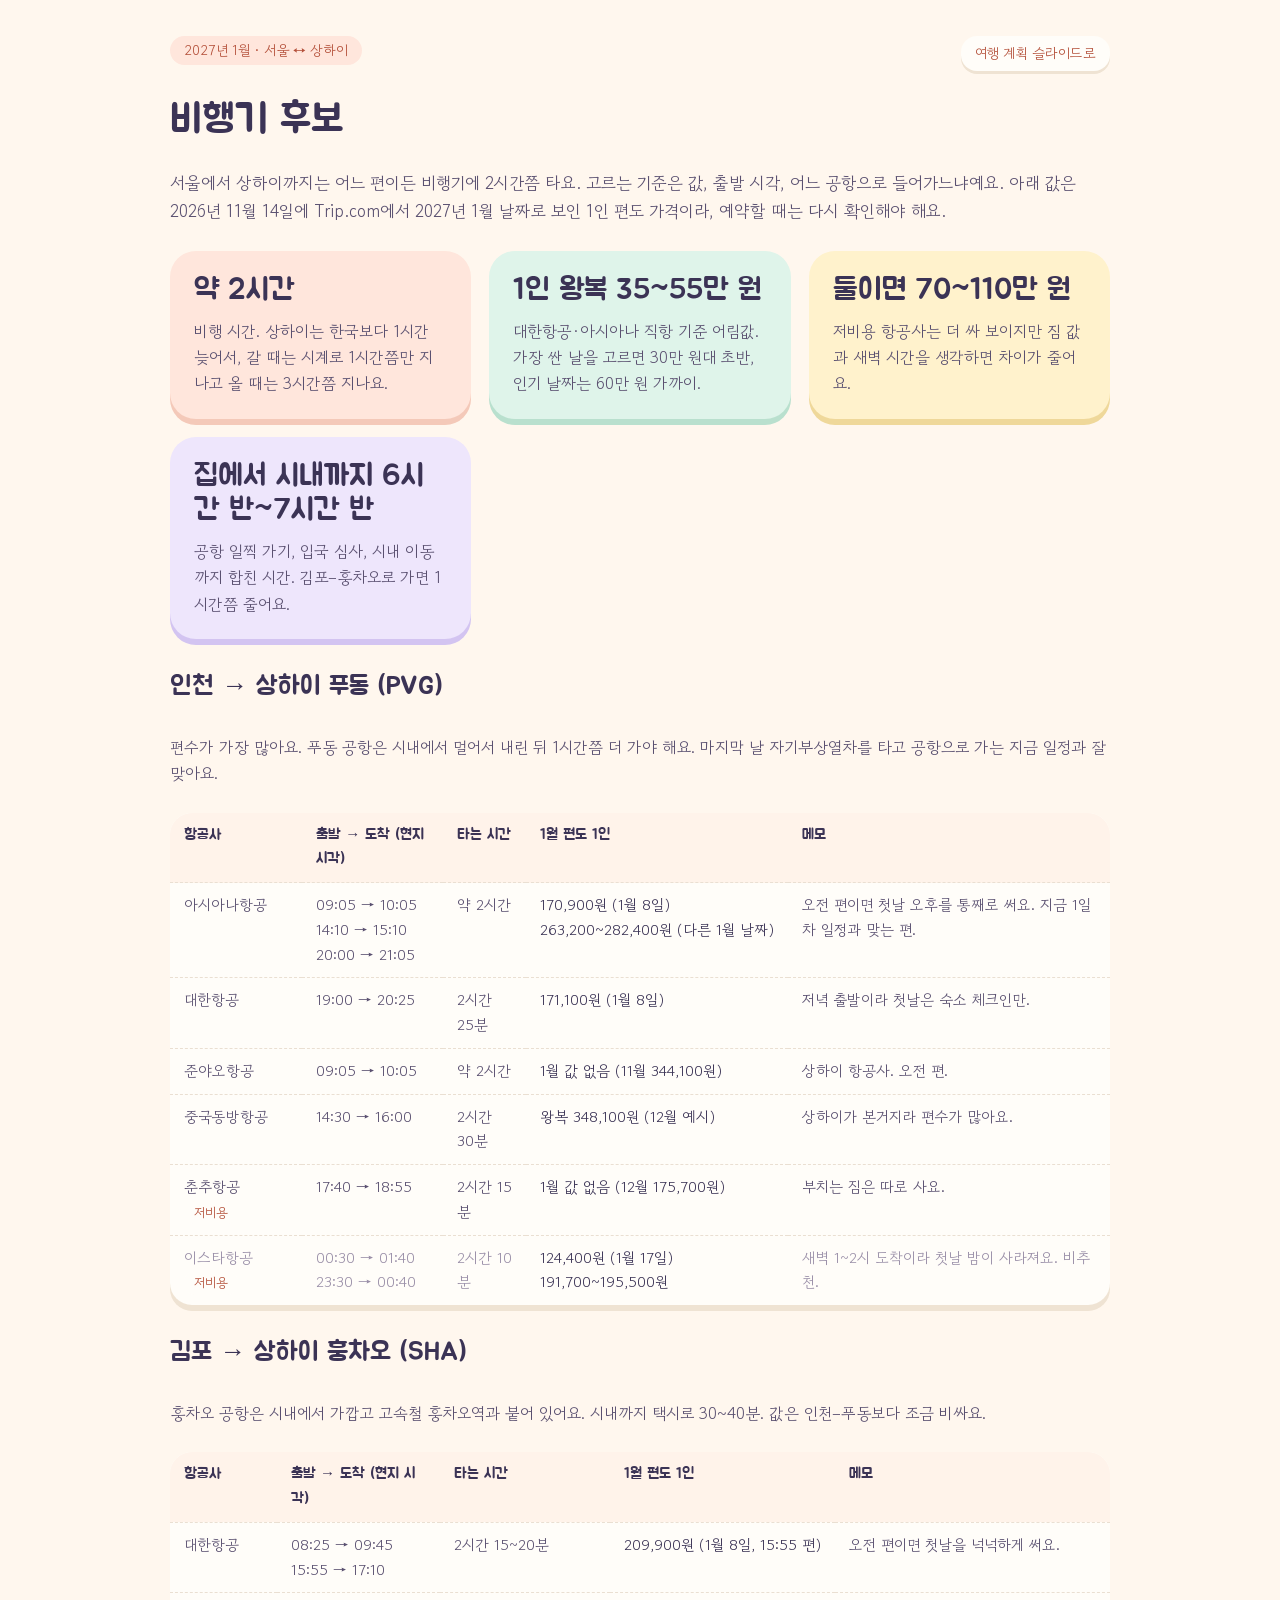
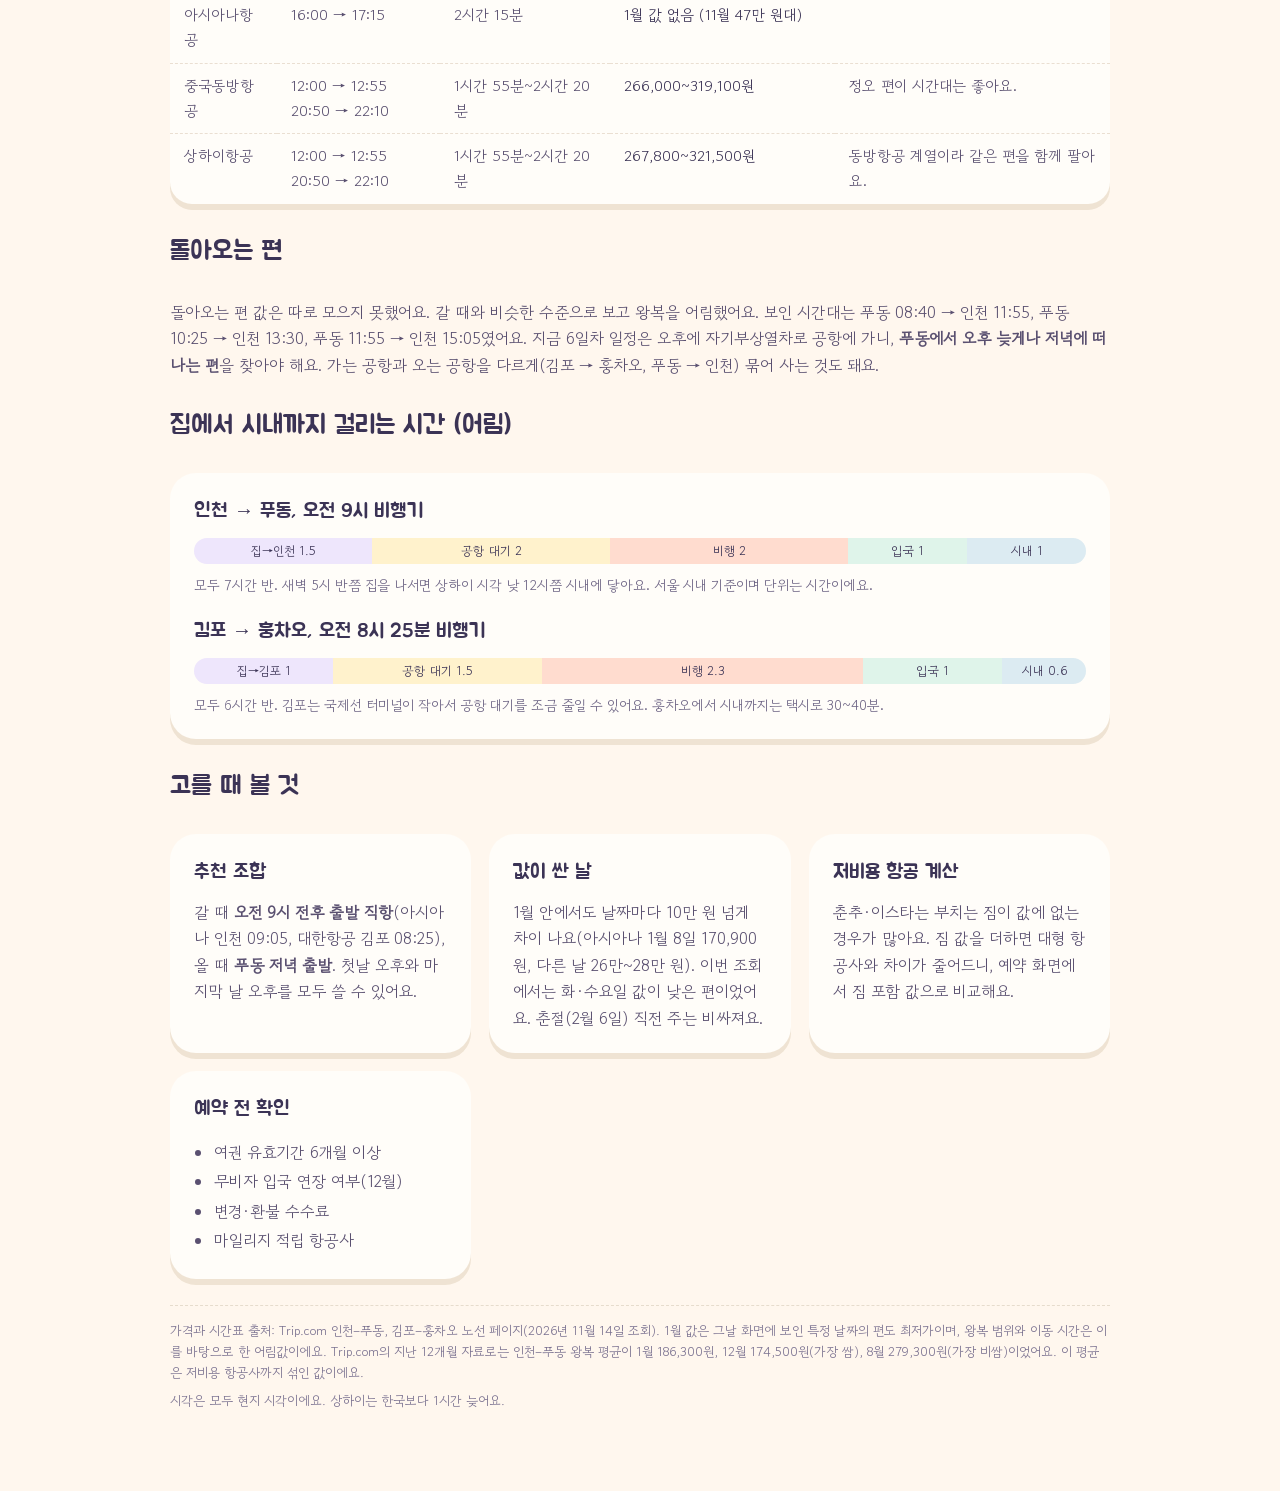
==== flights.html @ 0284fc32 "Add flight candidates page (fares and times for Jan 2027) Co-Authored-By: Claude Opus 5.5 <noreply@a" ====
<!DOCTYPE html>
<html lang="ko">
<head>
<meta charset="utf-8">
<meta name="viewport" content="width=device-width, initial-scale=1">
<title>상하이 여행 · 비행기 후보</title>
<meta name="robots" content="noindex">
<link rel="preconnect" href="https://fonts.googleapis.com">
<link rel="preconnect" href="https://fonts.gstatic.com" crossorigin>
<link href="https://fonts.googleapis.com/css2?family=Jua&family=Gowun+Dodum&display=swap" rel="stylesheet">
<style>
:root { --ink: #3B3355; --body: #5A5070; --cream: #FFF7EE; --coral: #B4503A; --line: #EFE3D3; }
* { box-sizing: border-box; }
body { margin: 0; background: var(--cream); color: var(--body); font: 16px/1.65 'Gowun Dodum', 'Malgun Gothic', sans-serif; }
main { max-width: 980px; margin: 0 auto; padding: 36px 20px 80px; display: flex; flex-direction: column; gap: 26px; }
h1, h2, h3 { font-family: 'Jua', sans-serif; font-weight: 400; color: var(--ink); margin: 0; }
h1 { font-size: 40px; line-height: 1.15; }
h2 { font-size: 26px; }
h3 { font-size: 20px; }
p { margin: 0; }
a { color: var(--coral); }
.eyebrow { align-self: flex-start; font-size: 14px; color: var(--coral); background: #FFE6DC; padding: 3px 14px; border-radius: 20px; }
.top { display: flex; justify-content: space-between; align-items: center; gap: 12px; flex-wrap: wrap; }
.back { font-size: 14px; background: #FFFDF9; padding: 6px 14px; border-radius: 16px; box-shadow: 0 3px 0 var(--line); text-decoration: none; }
.lead { font-size: 17px; }
.cards { display: grid; grid-template-columns: repeat(auto-fit, minmax(270px, 1fr)); gap: 18px; }
.card { background: #FFFDF9; border-radius: 26px; padding: 22px 24px; box-shadow: 0 6px 0 var(--line); display: flex; flex-direction: column; gap: 10px; }
.peach { background: #FFE6DC; box-shadow: 0 6px 0 #F4C9B9; }
.mint { background: #DFF4EA; box-shadow: 0 6px 0 #B9E0CE; }
.butter { background: #FFF2CC; box-shadow: 0 6px 0 #EFD89A; }
.lilac { background: #EEE6FC; box-shadow: 0 6px 0 #D3C4F1; }
.big { font-family: 'Jua', sans-serif; font-size: 30px; color: var(--ink); line-height: 1.15; }
.small { font-size: 14px; color: #6E6585; }
.pill { display: inline-block; font-size: 13px; padding: 1px 10px; border-radius: 12px; background: #FFFDF9; color: var(--coral); margin-right: 4px; }
.tw { overflow-x: auto; background: #FFFDF9; border-radius: 22px; box-shadow: 0 6px 0 var(--line); }
table { border-collapse: collapse; width: 100%; min-width: 640px; font-size: 15px; }
th, td { text-align: left; padding: 10px 14px; border-bottom: 1px dashed #EADFD2; vertical-align: top; }
th { font-family: 'Jua', sans-serif; font-weight: 400; color: var(--ink); background: #FFF3EA; font-size: 15px; }
tr:last-child td { border-bottom: 0; }
td.num { white-space: nowrap; color: var(--ink); }
.bad { color: #9A8FA8; }
.steps { display: flex; flex-direction: column; gap: 8px; }
.step { display: flex; gap: 12px; align-items: baseline; }
.step b { font-family: 'Jua', sans-serif; font-weight: 400; color: var(--coral); min-width: 74px; }
.bar { display: flex; height: 26px; border-radius: 13px; overflow: hidden; font-size: 12.5px; color: var(--ink); }
.bar span { display: flex; align-items: center; justify-content: center; white-space: nowrap; overflow: hidden; }
ul { margin: 0; padding-left: 20px; }
li { margin: 3px 0; }
footer { font-size: 13px; color: #7A7190; border-top: 1px dashed #E6DCCD; padding-top: 14px; display: flex; flex-direction: column; gap: 6px; }
</style>
</head>
<body>
<main>

<div class="top">
  <p class="eyebrow">2027년 1월 · 서울 ↔ 상하이</p>
  <a class="back" href="./#booking">여행 계획 슬라이드로</a>
</div>
<h1>비행기 후보</h1>
<p class="lead">서울에서 상하이까지는 어느 편이든 비행기에 2시간쯤 타요. 고르는 기준은 값, 출발 시각, 어느 공항으로 들어가느냐예요. 아래 값은 2026년 11월 14일에 Trip.com에서 2027년 1월 날짜로 보인 1인 편도 가격이라, 예약할 때는 다시 확인해야 해요.</p>

<section class="cards">
  <div class="card peach"><p class="big">약 2시간</p><p>비행 시간. 상하이는 한국보다 1시간 늦어서, 갈 때는 시계로 1시간쯤만 지나고 올 때는 3시간쯤 지나요.</p></div>
  <div class="card mint"><p class="big">1인 왕복 35~55만 원</p><p>대한항공·아시아나 직항 기준 어림값. 가장 싼 날을 고르면 30만 원대 초반, 인기 날짜는 60만 원 가까이.</p></div>
  <div class="card butter"><p class="big">둘이면 70~110만 원</p><p>저비용 항공사는 더 싸 보이지만 짐 값과 새벽 시간을 생각하면 차이가 줄어요.</p></div>
  <div class="card lilac"><p class="big">집에서 시내까지 6시간 반~7시간 반</p><p>공항 일찍 가기, 입국 심사, 시내 이동까지 합친 시간. 김포–훙차오로 가면 1시간쯤 줄어요.</p></div>
</section>

<h2>인천 → 상하이 푸동 (PVG)</h2>
<p>편수가 가장 많아요. 푸동 공항은 시내에서 멀어서 내린 뒤 1시간쯤 더 가야 해요. 마지막 날 자기부상열차를 타고 공항으로 가는 지금 일정과 잘 맞아요.</p>
<div class="tw"><table>
  <tr><th>항공사</th><th>출발 → 도착 (현지 시각)</th><th>타는 시간</th><th>1월 편도 1인</th><th>메모</th></tr>
  <tr><td>아시아나항공</td><td>09:05 → 10:05<br>14:10 → 15:10<br>20:00 → 21:05</td><td>약 2시간</td><td class="num">170,900원 (1월 8일)<br>263,200~282,400원 (다른 1월 날짜)</td><td>오전 편이면 첫날 오후를 통째로 써요. 지금 1일차 일정과 맞는 편.</td></tr>
  <tr><td>대한항공</td><td>19:00 → 20:25</td><td>2시간 25분</td><td class="num">171,100원 (1월 8일)</td><td>저녁 출발이라 첫날은 숙소 체크인만.</td></tr>
  <tr><td>준야오항공</td><td>09:05 → 10:05</td><td>약 2시간</td><td class="num">1월 값 없음 (11월 344,100원)</td><td>상하이 항공사. 오전 편.</td></tr>
  <tr><td>중국동방항공</td><td>14:30 → 16:00</td><td>2시간 30분</td><td class="num">왕복 348,100원 (12월 예시)</td><td>상하이가 본거지라 편수가 많아요.</td></tr>
  <tr><td>춘추항공 <span class="pill">저비용</span></td><td>17:40 → 18:55</td><td>2시간 15분</td><td class="num">1월 값 없음 (12월 175,700원)</td><td>부치는 짐은 따로 사요.</td></tr>
  <tr class="bad"><td>이스타항공 <span class="pill">저비용</span></td><td>00:30 → 01:40<br>23:30 → 00:40</td><td>2시간 10분</td><td class="num">124,400원 (1월 17일)<br>191,700~195,500원</td><td>새벽 1~2시 도착이라 첫날 밤이 사라져요. 비추천.</td></tr>
</table></div>

<h2>김포 → 상하이 훙차오 (SHA)</h2>
<p>훙차오 공항은 시내에서 가깝고 고속철 훙차오역과 붙어 있어요. 시내까지 택시로 30~40분. 값은 인천–푸동보다 조금 비싸요.</p>
<div class="tw"><table>
  <tr><th>항공사</th><th>출발 → 도착 (현지 시각)</th><th>타는 시간</th><th>1월 편도 1인</th><th>메모</th></tr>
  <tr><td>대한항공</td><td>08:25 → 09:45<br>15:55 → 17:10</td><td>2시간 15~20분</td><td class="num">209,900원 (1월 8일, 15:55 편)</td><td>오전 편이면 첫날을 넉넉하게 써요.</td></tr>
  <tr><td>아시아나항공</td><td>16:00 → 17:15</td><td>2시간 15분</td><td class="num">1월 값 없음 (11월 47만 원대)</td><td></td></tr>
  <tr><td>중국동방항공</td><td>12:00 → 12:55<br>20:50 → 22:10</td><td>1시간 55분~2시간 20분</td><td class="num">266,000~319,100원</td><td>정오 편이 시간대는 좋아요.</td></tr>
  <tr><td>상하이항공</td><td>12:00 → 12:55<br>20:50 → 22:10</td><td>1시간 55분~2시간 20분</td><td class="num">267,800~321,500원</td><td>동방항공 계열이라 같은 편을 함께 팔아요.</td></tr>
</table></div>

<h2>돌아오는 편</h2>
<p>돌아오는 편 값은 따로 모으지 못했어요. 갈 때와 비슷한 수준으로 보고 왕복을 어림했어요. 보인 시간대는 푸동 08:40 → 인천 11:55, 푸동 10:25 → 인천 13:30, 푸동 11:55 → 인천 15:05였어요. 지금 6일차 일정은 오후에 자기부상열차로 공항에 가니, <b>푸동에서 오후 늦게나 저녁에 떠나는 편</b>을 찾아야 해요. 가는 공항과 오는 공항을 다르게(김포 → 훙차오, 푸동 → 인천) 묶어 사는 것도 돼요.</p>

<h2>집에서 시내까지 걸리는 시간 (어림)</h2>
<div class="card">
  <h3>인천 → 푸동, 오전 9시 비행기</h3>
  <div class="bar">
    <span style="flex:1.5;background:#EEE6FC">집→인천 1.5</span>
    <span style="flex:2;background:#FFF2CC">공항 대기 2</span>
    <span style="flex:2;background:#FFDCCF">비행 2</span>
    <span style="flex:1;background:#DFF4EA">입국 1</span>
    <span style="flex:1;background:#DCEBF2">시내 1</span>
  </div>
  <p class="small">모두 7시간 반. 새벽 5시 반쯤 집을 나서면 상하이 시각 낮 12시쯤 시내에 닿아요. 서울 시내 기준이며 단위는 시간이에요.</p>
  <h3 style="margin-top:8px">김포 → 훙차오, 오전 8시 25분 비행기</h3>
  <div class="bar">
    <span style="flex:1;background:#EEE6FC">집→김포 1</span>
    <span style="flex:1.5;background:#FFF2CC">공항 대기 1.5</span>
    <span style="flex:2.3;background:#FFDCCF">비행 2.3</span>
    <span style="flex:1;background:#DFF4EA">입국 1</span>
    <span style="flex:0.6;background:#DCEBF2">시내 0.6</span>
  </div>
  <p class="small">모두 6시간 반. 김포는 국제선 터미널이 작아서 공항 대기를 조금 줄일 수 있어요. 훙차오에서 시내까지는 택시로 30~40분.</p>
</div>

<h2>고를 때 볼 것</h2>
<div class="cards">
  <div class="card"><h3>추천 조합</h3><p>갈 때 <b>오전 9시 전후 출발 직항</b>(아시아나 인천 09:05, 대한항공 김포 08:25), 올 때 <b>푸동 저녁 출발</b>. 첫날 오후와 마지막 날 오후를 모두 쓸 수 있어요.</p></div>
  <div class="card"><h3>값이 싼 날</h3><p>1월 안에서도 날짜마다 10만 원 넘게 차이 나요(아시아나 1월 8일 170,900원, 다른 날 26만~28만 원). 이번 조회에서는 화·수요일 값이 낮은 편이었어요. 춘절(2월 6일) 직전 주는 비싸져요.</p></div>
  <div class="card"><h3>저비용 항공 계산</h3><p>춘추·이스타는 부치는 짐이 값에 없는 경우가 많아요. 짐 값을 더하면 대형 항공사와 차이가 줄어드니, 예약 화면에서 짐 포함 값으로 비교해요.</p></div>
  <div class="card"><h3>예약 전 확인</h3><ul><li>여권 유효기간 6개월 이상</li><li>무비자 입국 연장 여부(12월)</li><li>변경·환불 수수료</li><li>마일리지 적립 항공사</li></ul></div>
</div>

<footer>
  <p>가격과 시간표 출처: Trip.com 인천–푸동, 김포–훙차오 노선 페이지(2026년 11월 14일 조회). 1월 값은 그날 화면에 보인 특정 날짜의 편도 최저가이며, 왕복 범위와 이동 시간은 이를 바탕으로 한 어림값이에요. Trip.com의 지난 12개월 자료로는 인천–푸동 왕복 평균이 1월 186,300원, 12월 174,500원(가장 쌈), 8월 279,300원(가장 비쌈)이었어요. 이 평균은 저비용 항공사까지 섞인 값이에요.</p>
  <p>시각은 모두 현지 시각이에요. 상하이는 한국보다 1시간 늦어요.</p>
</footer>
</main>
</body>
</html>
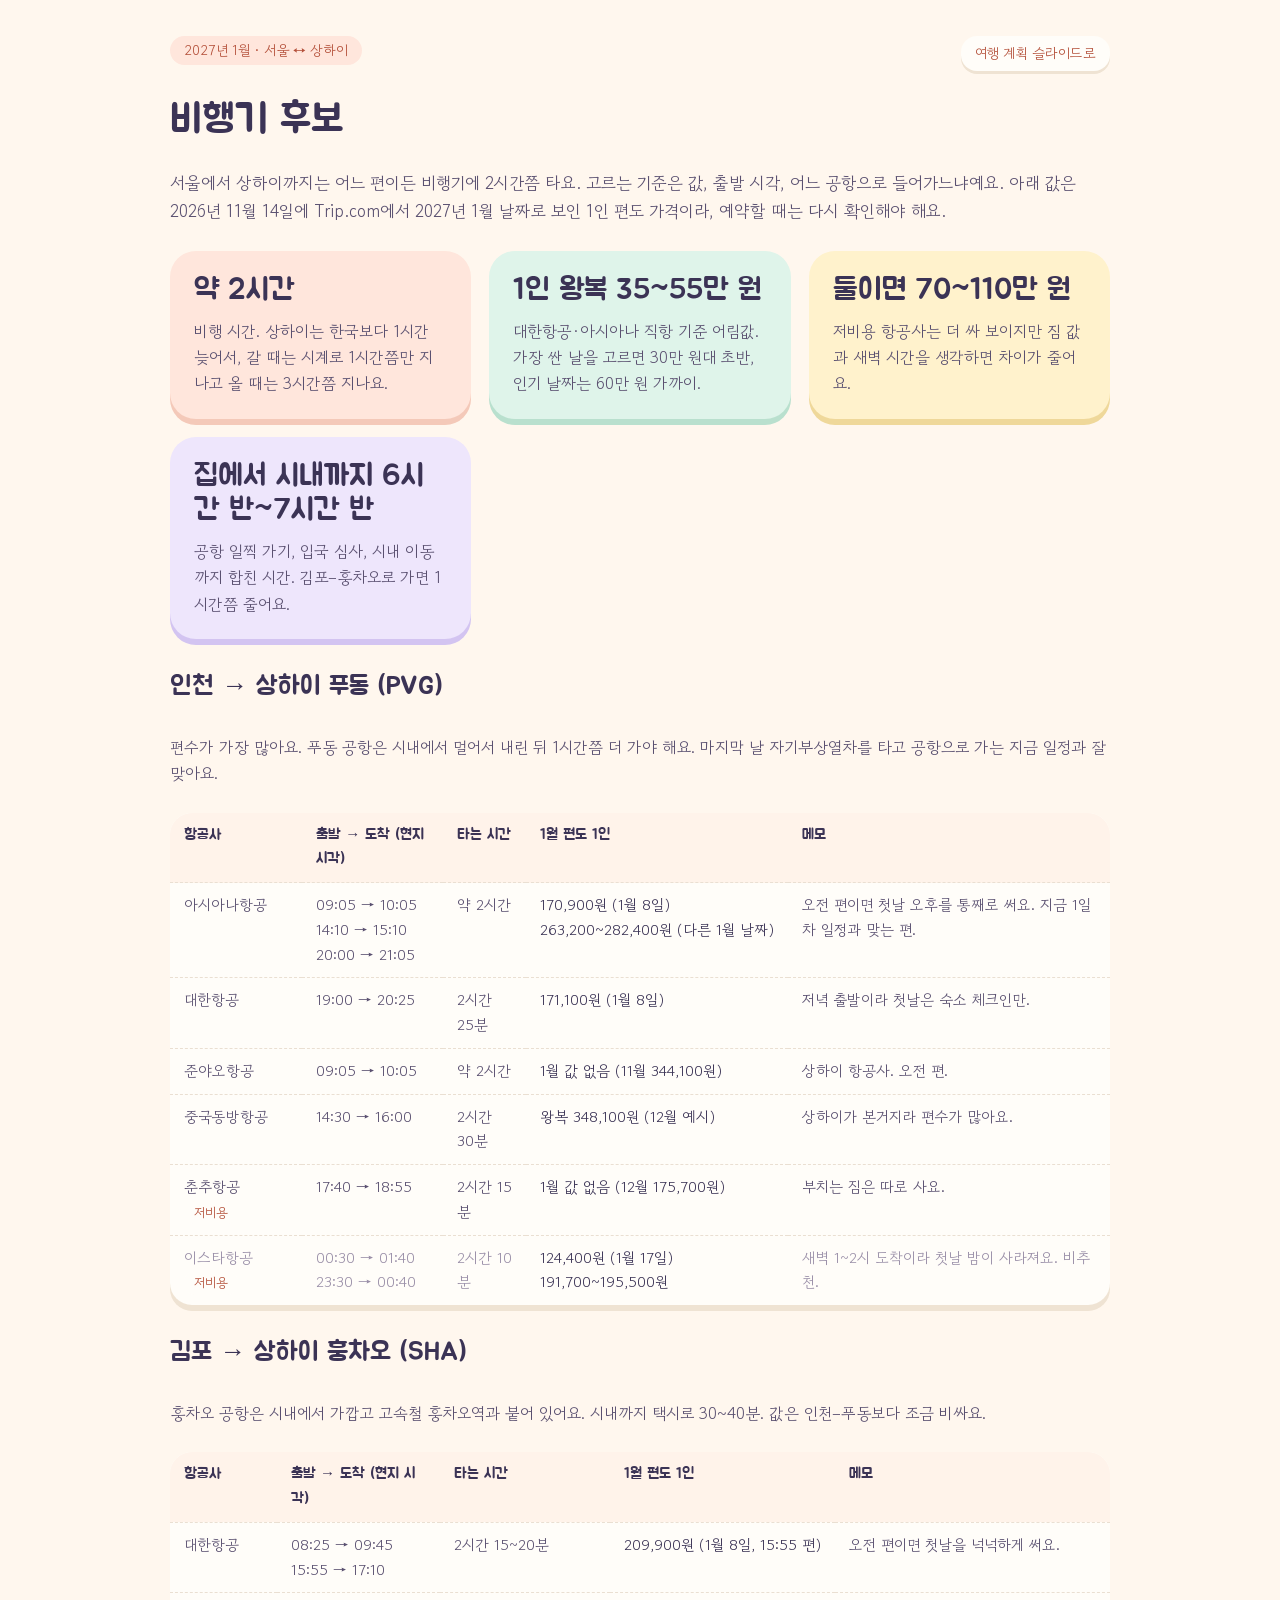
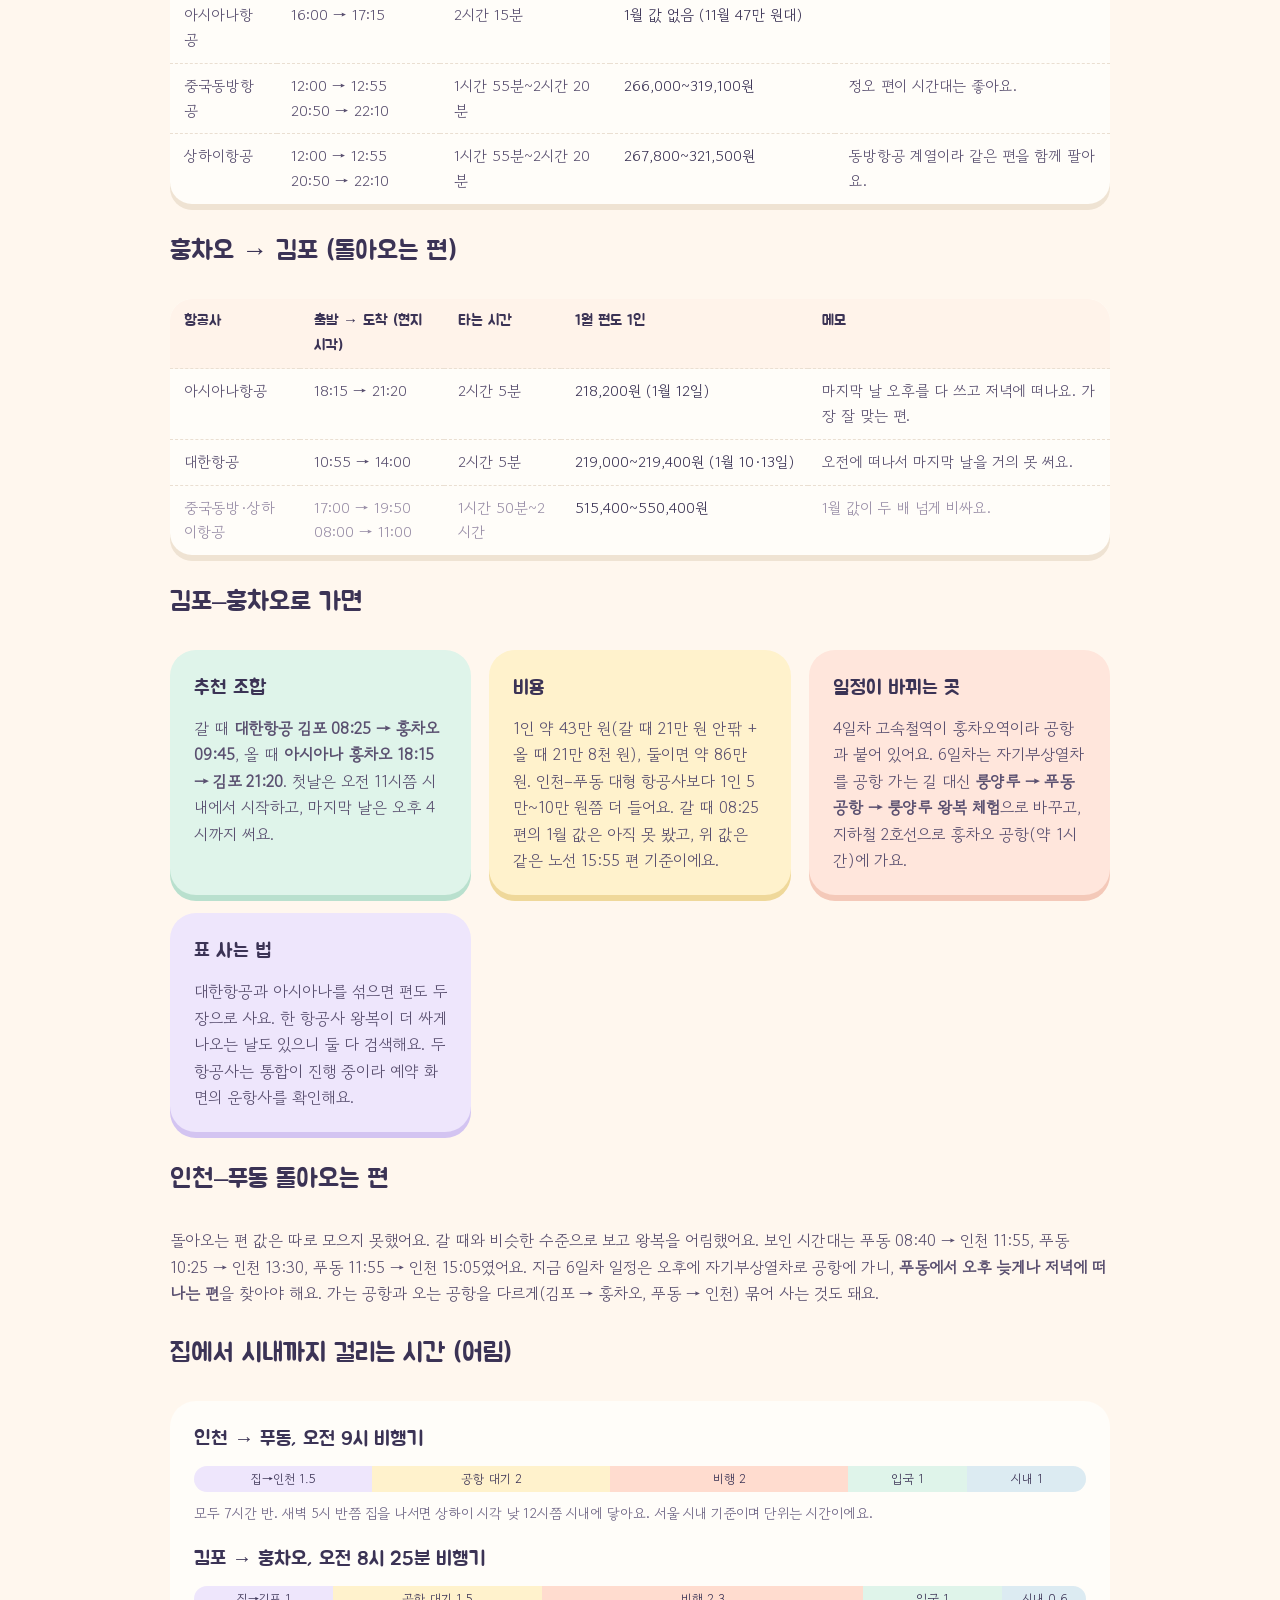
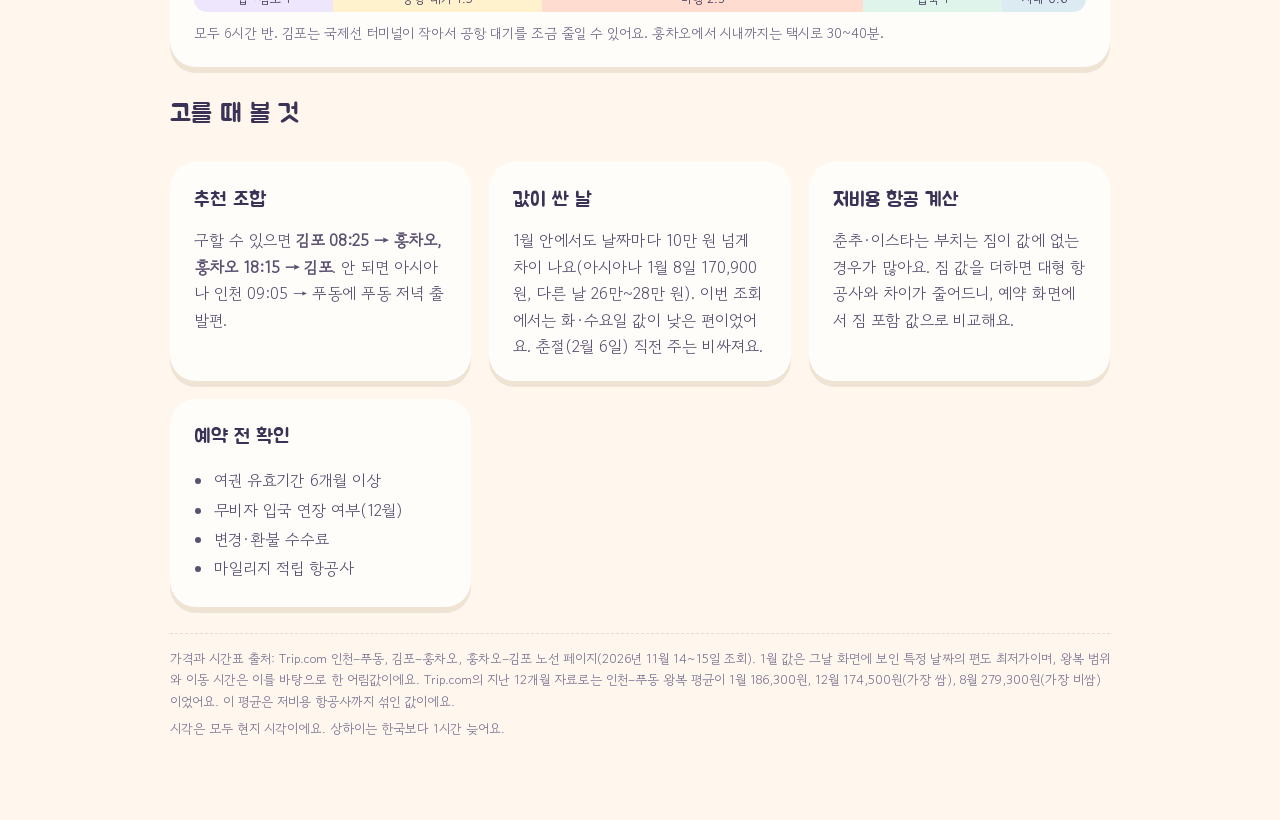
==== commit 5ea45d26: "Flights page: Hongqiao-Gimpo return flights and recommended Gimpo-Hongqiao pair Co-Authored-By: Clau" ====
--- a/flights.html
+++ b/flights.html
@@ -88,7 +88,23 @@
   <tr><td>상하이항공</td><td>12:00 → 12:55<br>20:50 → 22:10</td><td>1시간 55분~2시간 20분</td><td class="num">267,800~321,500원</td><td>동방항공 계열이라 같은 편을 함께 팔아요.</td></tr>
 </table></div>
 
-<h2>돌아오는 편</h2>
+<h2>훙차오 → 김포 (돌아오는 편)</h2>
+<div class="tw"><table>
+  <tr><th>항공사</th><th>출발 → 도착 (현지 시각)</th><th>타는 시간</th><th>1월 편도 1인</th><th>메모</th></tr>
+  <tr><td>아시아나항공</td><td>18:15 → 21:20</td><td>2시간 5분</td><td class="num">218,200원 (1월 12일)</td><td>마지막 날 오후를 다 쓰고 저녁에 떠나요. 가장 잘 맞는 편.</td></tr>
+  <tr><td>대한항공</td><td>10:55 → 14:00</td><td>2시간 5분</td><td class="num">219,000~219,400원 (1월 10·13일)</td><td>오전에 떠나서 마지막 날을 거의 못 써요.</td></tr>
+  <tr class="bad"><td>중국동방·상하이항공</td><td>17:00 → 19:50<br>08:00 → 11:00</td><td>1시간 50분~2시간</td><td class="num">515,400~550,400원</td><td>1월 값이 두 배 넘게 비싸요.</td></tr>
+</table></div>
+
+<h2>김포–훙차오로 가면</h2>
+<div class="cards">
+  <div class="card mint"><h3>추천 조합</h3><p>갈 때 <b>대한항공 김포 08:25 → 훙차오 09:45</b>, 올 때 <b>아시아나 훙차오 18:15 → 김포 21:20</b>. 첫날은 오전 11시쯤 시내에서 시작하고, 마지막 날은 오후 4시까지 써요.</p></div>
+  <div class="card butter"><h3>비용</h3><p>1인 약 43만 원(갈 때 21만 원 안팎 + 올 때 21만 8천 원), 둘이면 약 86만 원. 인천–푸동 대형 항공사보다 1인 5만~10만 원쯤 더 들어요. 갈 때 08:25 편의 1월 값은 아직 못 봤고, 위 값은 같은 노선 15:55 편 기준이에요.</p></div>
+  <div class="card peach"><h3>일정이 바뀌는 곳</h3><p>4일차 고속철역이 훙차오역이라 공항과 붙어 있어요. 6일차는 자기부상열차를 공항 가는 길 대신 <b>룽양루 → 푸동 공항 → 룽양루 왕복 체험</b>으로 바꾸고, 지하철 2호선으로 훙차오 공항(약 1시간)에 가요.</p></div>
+  <div class="card lilac"><h3>표 사는 법</h3><p>대한항공과 아시아나를 섞으면 편도 두 장으로 사요. 한 항공사 왕복이 더 싸게 나오는 날도 있으니 둘 다 검색해요. 두 항공사는 통합이 진행 중이라 예약 화면의 운항사를 확인해요.</p></div>
+</div>
+
+<h2>인천–푸동 돌아오는 편</h2>
 <p>돌아오는 편 값은 따로 모으지 못했어요. 갈 때와 비슷한 수준으로 보고 왕복을 어림했어요. 보인 시간대는 푸동 08:40 → 인천 11:55, 푸동 10:25 → 인천 13:30, 푸동 11:55 → 인천 15:05였어요. 지금 6일차 일정은 오후에 자기부상열차로 공항에 가니, <b>푸동에서 오후 늦게나 저녁에 떠나는 편</b>을 찾아야 해요. 가는 공항과 오는 공항을 다르게(김포 → 훙차오, 푸동 → 인천) 묶어 사는 것도 돼요.</p>
 
 <h2>집에서 시내까지 걸리는 시간 (어림)</h2>
@@ -115,14 +131,14 @@
 
 <h2>고를 때 볼 것</h2>
 <div class="cards">
-  <div class="card"><h3>추천 조합</h3><p>갈 때 <b>오전 9시 전후 출발 직항</b>(아시아나 인천 09:05, 대한항공 김포 08:25), 올 때 <b>푸동 저녁 출발</b>. 첫날 오후와 마지막 날 오후를 모두 쓸 수 있어요.</p></div>
+  <div class="card"><h3>추천 조합</h3><p>구할 수 있으면 <b>김포 08:25 → 훙차오, 훙차오 18:15 → 김포</b>. 안 되면 아시아나 인천 09:05 → 푸동에 푸동 저녁 출발편.</p></div>
   <div class="card"><h3>값이 싼 날</h3><p>1월 안에서도 날짜마다 10만 원 넘게 차이 나요(아시아나 1월 8일 170,900원, 다른 날 26만~28만 원). 이번 조회에서는 화·수요일 값이 낮은 편이었어요. 춘절(2월 6일) 직전 주는 비싸져요.</p></div>
   <div class="card"><h3>저비용 항공 계산</h3><p>춘추·이스타는 부치는 짐이 값에 없는 경우가 많아요. 짐 값을 더하면 대형 항공사와 차이가 줄어드니, 예약 화면에서 짐 포함 값으로 비교해요.</p></div>
   <div class="card"><h3>예약 전 확인</h3><ul><li>여권 유효기간 6개월 이상</li><li>무비자 입국 연장 여부(12월)</li><li>변경·환불 수수료</li><li>마일리지 적립 항공사</li></ul></div>
 </div>
 
 <footer>
-  <p>가격과 시간표 출처: Trip.com 인천–푸동, 김포–훙차오 노선 페이지(2026년 11월 14일 조회). 1월 값은 그날 화면에 보인 특정 날짜의 편도 최저가이며, 왕복 범위와 이동 시간은 이를 바탕으로 한 어림값이에요. Trip.com의 지난 12개월 자료로는 인천–푸동 왕복 평균이 1월 186,300원, 12월 174,500원(가장 쌈), 8월 279,300원(가장 비쌈)이었어요. 이 평균은 저비용 항공사까지 섞인 값이에요.</p>
+  <p>가격과 시간표 출처: Trip.com 인천–푸동, 김포–훙차오, 훙차오–김포 노선 페이지(2026년 11월 14~15일 조회). 1월 값은 그날 화면에 보인 특정 날짜의 편도 최저가이며, 왕복 범위와 이동 시간은 이를 바탕으로 한 어림값이에요. Trip.com의 지난 12개월 자료로는 인천–푸동 왕복 평균이 1월 186,300원, 12월 174,500원(가장 쌈), 8월 279,300원(가장 비쌈)이었어요. 이 평균은 저비용 항공사까지 섞인 값이에요.</p>
   <p>시각은 모두 현지 시각이에요. 상하이는 한국보다 1시간 늦어요.</p>
 </footer>
 </main>
